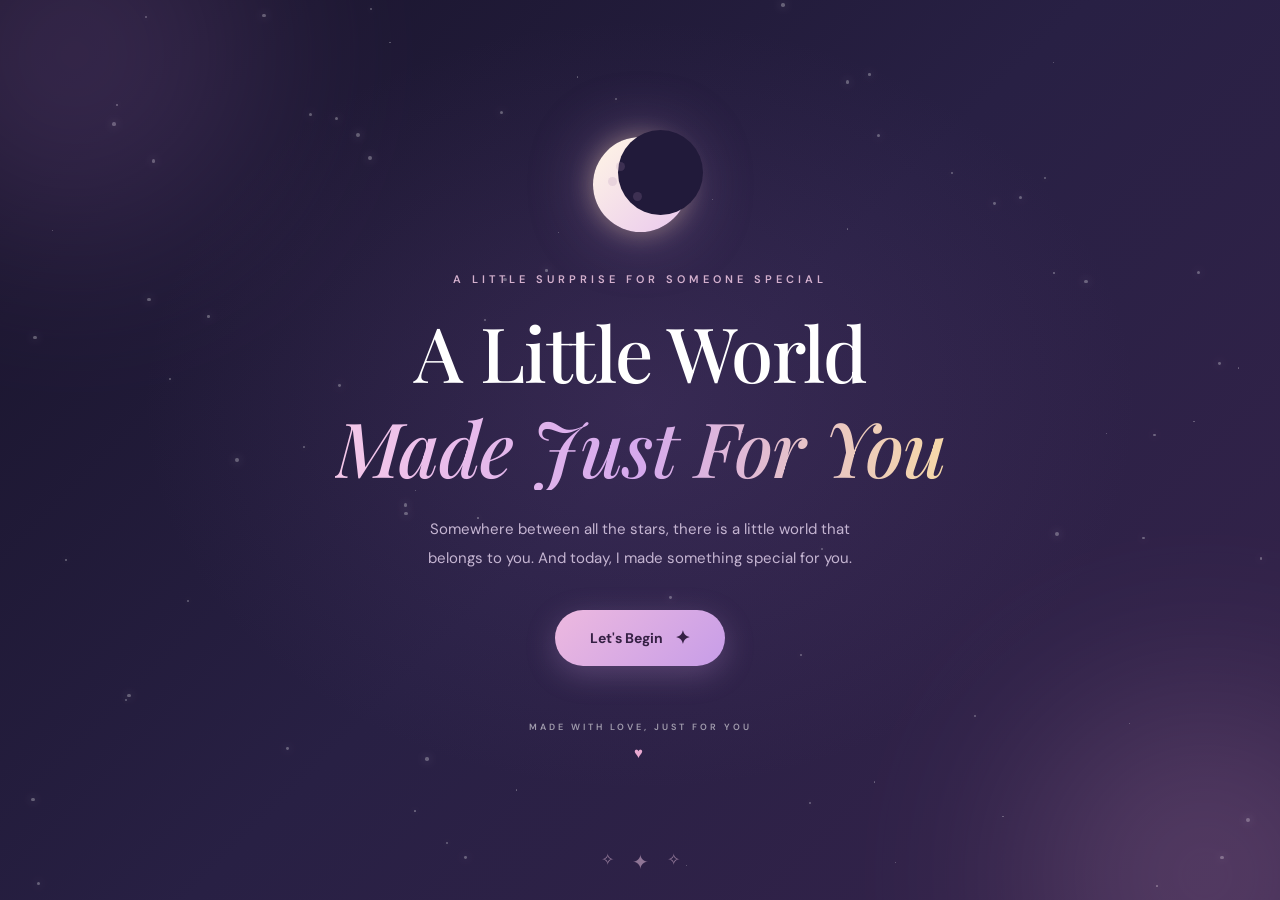
==== index.html @ 8eee3c57 "Loveeeee" ====
<!DOCTYPE html>
<html lang="en">

<head>
    <meta charset="UTF-8">
    <meta name="viewport" content="width=device-width, initial-scale=1.0">

    <meta name="theme-color" content="#171329">
    <meta name="description" content="A little birthday surprise made with love.">

    <title>A Little World For You ✨</title>

    <!-- Google Fonts -->
    <link rel="preconnect" href="https://fonts.googleapis.com">
    <link rel="preconnect" href="https://fonts.gstatic.com" crossorigin>

    <link
        href="https://fonts.googleapis.com/css2?family=DM+Sans:wght@400;500;600;700&family=Playfair+Display:ital,wght@0,500;0,600;0,700;1,500;1,600&display=swap"
        rel="stylesheet">

    <!-- Global Styles -->
    <link rel="stylesheet" href="./css/common.css">

    <!-- Welcome Page Styles -->
    <link rel="stylesheet" href="./css/welcome.css">

    <!-- Welcome Page Script -->
    <script src="js/welcome.js" defer></script>
</head>

<body>

    <main class="welcome-page">

        <!-- Animated Background -->
        <div class="stars-container" id="starsContainer"></div>

        <div class="ambient-glow ambient-glow-one"></div>
        <div class="ambient-glow ambient-glow-two"></div>

        <!-- Main Content -->
        <section class="welcome-content">

            <div class="moon-wrapper">
                <div class="moon">
                    <div class="moon-crater crater-one"></div>
                    <div class="moon-crater crater-two"></div>
                    <div class="moon-crater crater-three"></div>
                </div>
            </div>

            <p class="welcome-label">
                A LITTLE SURPRISE FOR SOMEONE SPECIAL
            </p>

            <h1 class="welcome-title">
                A Little World
                <span>Made Just For You</span>
            </h1>

            <p class="welcome-description">
                Somewhere between all the stars,
                there is a little world that belongs to you.
                And today, I made something special for you.
            </p>

            <a href="/surprise.html" class="start-button" id="startButton">
                <span>Let's Begin</span>
                <span class="button-icon">✦</span>
            </a>

            <p class="welcome-footer">
                MADE WITH LOVE, JUST FOR YOU
                <span>♥</span>
            </p>

        </section>

        <!-- Decorative Bottom -->
        <div class="bottom-decoration">
            <span>✧</span>
            <span>✦</span>
            <span>✧</span>
        </div>

    </main>

</body>

</html>
---- css/common.css ----
/* =================================
   1. CSS Variables
================================= */

:root {
    /* Main Colors */
    --color-background: #171329;
    --color-background-light: #211a3a;

    --color-primary: #d9a7e8;
    --color-secondary: #f1c9e5;
    --color-accent: #f6d8a8;

    --color-white: #ffffff;
    --color-text: #f8edf9;
    --color-text-muted: #c5b5d2;

    /* Gradients */
    --gradient-main: linear-gradient(135deg,
            #171329,
            #282044,
            #35234b);

    --gradient-button: linear-gradient(135deg,
            #edb9df,
            #c79de8);

    /* Fonts */
    --font-primary: "DM Sans", sans-serif;
    --font-heading: "Playfair Display", serif;

    /* Effects */
    --shadow-glow: 0 0 35px rgba(217, 167, 232, 0.25);

    /* Transitions */
    --transition-fast: 0.3s ease;
    --transition-normal: 0.5s ease;
}

/* =================================
   2. Reset
================================= */

* {
    margin: 0;
    padding: 0;
    box-sizing: border-box;
}

html {
    scroll-behavior: smooth;
}

body {
    min-height: 100vh;
    font-family: var(--font-primary);
    color: var(--color-text);
    background: var(--color-background);
}

button,
a {
    font: inherit;
}

a {
    text-decoration: none;
    color: inherit;
}

button {
    cursor: pointer;
}

img {
    display: block;
    max-width: 100%;
}

/* =================================
   3. Shared Utilities
================================= */

.container {
    width: min(90%, 1200px);
    margin-inline: auto;
}

.text-gradient {
    background: linear-gradient(90deg,
            #f5c8e9,
            #d5a9ed,
            #f6d8a8);

    -webkit-background-clip: text;
    background-clip: text;
    color: transparent;
}
---- css/welcome.css ----
/* =================================
   1. Welcome Page Layout
================================= */

.welcome-page {
    position: relative;
    min-height: 100svh;

    display: flex;
    align-items: center;
    justify-content: center;

    overflow: hidden;
    isolation: isolate;

    padding: 40px 20px;

    background:
        radial-gradient(ellipse at 50% 45%,
            rgba(111, 76, 139, 0.22),
            transparent 55%),
        var(--gradient-main);
}

/* =================================
   2. Background Glow
================================= */

.ambient-glow {
    position: absolute;
    width: 350px;
    height: 350px;

    border-radius: 50%;
    filter: blur(100px);

    opacity: 0.2;
    pointer-events: none;

    z-index: -1;
}

.ambient-glow-one {
    top: -120px;
    left: -100px;

    background: #b77bd4;
}

.ambient-glow-two {
    bottom: -150px;
    right: -100px;

    background: #e5a9d1;
}

/* =================================
   3. Stars
================================= */

.stars-container {
    position: absolute;
    inset: 0;

    overflow: hidden;
    pointer-events: none;

    z-index: -1;
}

.star {
    position: absolute;

    width: var(--star-size);
    height: var(--star-size);

    left: var(--star-left);
    top: var(--star-top);

    background: #ffffff;
    border-radius: 50%;

    opacity: 0.3;

    box-shadow:
        0 0 8px rgba(255, 255, 255, 0.8),
        0 0 15px rgba(217, 167, 232, 0.6);

    animation: twinkle var(--star-duration) ease-in-out infinite;
    animation-delay: var(--star-delay);
}

@keyframes twinkle {

    0%,
    100% {
        opacity: 0.2;
        transform: scale(0.7);
    }

    50% {
        opacity: 1;
        transform: scale(1.4);
    }
}

/* =================================
   4. Welcome Content
================================= */

.welcome-content {
    position: relative;
    z-index: 1;

    width: 100%;
    max-width: 700px;

    display: flex;
    flex-direction: column;
    align-items: center;

    text-align: center;
}

/* =================================
   5. Moon
================================= */

.moon-wrapper {
    margin-bottom: 40px;

    animation: moon-float 5s ease-in-out infinite;
}

.moon {
    position: relative;

    width: 95px;
    height: 95px;

    border-radius: 50%;

    background: linear-gradient(135deg,
            #fff6e5,
            #eac8ee);

    box-shadow:
        0 0 25px rgba(246, 216, 168, 0.4),
        0 0 65px rgba(217, 167, 232, 0.35);
}

.moon::after {
    content: "";

    position: absolute;

    width: 85px;
    height: 85px;

    top: -7px;
    right: -15px;

    border-radius: 50%;

    background: #211a3a;
}

.moon-crater {
    position: absolute;

    width: 9px;
    height: 9px;

    border-radius: 50%;

    background: rgba(173, 138, 180, 0.2);

    z-index: 1;
}

.crater-one {
    top: 25px;
    left: 23px;
}

.crater-two {
    top: 55px;
    left: 40px;
}

.crater-three {
    top: 40px;
    left: 15px;
}

@keyframes moon-float {

    0%,
    100% {
        transform: translateY(0);
    }

    50% {
        transform: translateY(-12px);
    }
}

/* =================================
   6. Typography
================================= */

.welcome-label {
    margin-bottom: 22px;

    font-size: 11px;
    font-weight: 600;

    letter-spacing: 4px;

    color: var(--color-secondary);

    opacity: 0.85;
}

.welcome-title {
    font-family: var(--font-heading);

    font-size: clamp(42px, 7vw, 76px);
    font-weight: 500;

    line-height: 1.15;
    letter-spacing: -1px;

    color: var(--color-white);
}

.welcome-title span {
    display: block;

    margin-top: 8px;

    font-style: italic;

    background: linear-gradient(90deg,
            #f5c8e9,
            #d5a9ed,
            #f6d8a8);

    -webkit-background-clip: text;
    background-clip: text;

    color: transparent;
}

.welcome-description {
    max-width: 470px;

    margin-top: 25px;

    font-size: 15px;
    line-height: 1.9;

    color: var(--color-text-muted);
}

/* =================================
   7. Start Button
================================= */

.start-button {
    position: relative;

    display: inline-flex;
    align-items: center;
    justify-content: center;
    gap: 12px;

    margin-top: 38px;
    padding: 16px 35px;

    border-radius: 50px;

    background: var(--gradient-button);

    color: #352044;

    font-size: 14px;
    font-weight: 700;

    box-shadow:
        0 8px 30px rgba(217, 167, 232, 0.25);

    transition:
        transform var(--transition-fast),
        box-shadow var(--transition-fast);
}

.start-button:hover {
    transform: translateY(-5px);

    box-shadow:
        0 12px 40px rgba(217, 167, 232, 0.4);
}

.start-button:active {
    transform: scale(0.96);
}

.button-icon {
    font-size: 18px;

    transition: transform var(--transition-fast);
}

.start-button:hover .button-icon {
    transform: rotate(45deg);
}

/* Keyboard Accessibility */

.start-button:focus-visible {
    outline: 2px solid #ffffff;
    outline-offset: 5px;
}

/* =================================
   8. Footer
================================= */

.welcome-footer {
    margin-top: 55px;

    font-size: 9px;
    font-weight: 600;

    letter-spacing: 3px;

    color: rgba(255, 255, 255, 0.55);
}

.welcome-footer span {
    display: block;

    margin-top: 10px;

    color: #e9a9d1;
    font-size: 15px;
}

/* =================================
   9. Bottom Decoration
================================= */

.bottom-decoration {
    position: absolute;

    bottom: 25px;
    left: 50%;

    display: flex;
    gap: 18px;

    transform: translateX(-50%);

    color: var(--color-secondary);
    opacity: 0.5;
}

.bottom-decoration span:nth-child(2) {
    font-size: 20px;
}

/* =================================
   10. Responsive Design
================================= */

@media (max-width: 600px) {

    .welcome-page {
        padding: 35px 20px;
    }

    .moon {
        width: 75px;
        height: 75px;
    }

    .moon::after {
        width: 68px;
        height: 68px;

        top: -6px;
        right: -12px;
    }

    .moon-wrapper {
        margin-bottom: 35px;
    }

    .welcome-label {
        font-size: 9px;
        letter-spacing: 2.5px;
    }

    .welcome-title {
        font-size: clamp(38px, 10vw, 52px);
    }

    .welcome-description {
        font-size: 13px;
        max-width: 330px;
    }

    .start-button {
        padding: 14px 30px;
    }

    .welcome-footer {
        margin-top: 45px;
    }

    .ambient-glow {
        width: 220px;
        height: 220px;
    }
}

/* =================================
   11. Reduced Motion
================================= */

@media (prefers-reduced-motion: reduce) {

    *,
    *::before,
    *::after {
        animation-duration: 0.01ms !important;
        animation-iteration-count: 1 !important;
        transition-duration: 0.01ms !important;
    }
}
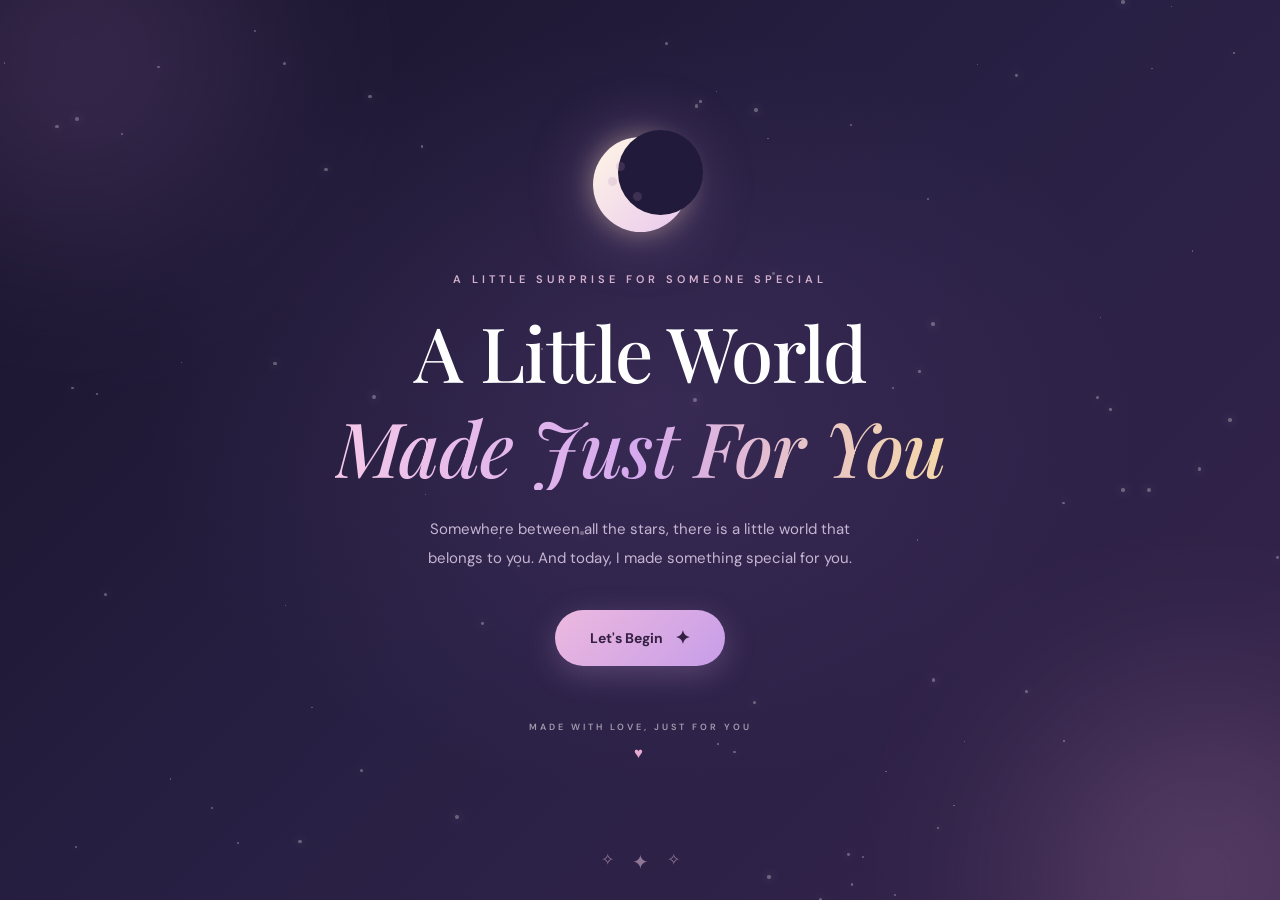
==== commit ed2c8d8d: "Update index.html" ====
--- a/index.html
+++ b/index.html
@@ -64,7 +64,7 @@
                 And today, I made something special for you.
             </p>
 
-            <a href="/surprise.html" class="start-button" id="startButton">
+            <a href="/habib-app/surprise.html" class="start-button" id="startButton">
                 <span>Let's Begin</span>
                 <span class="button-icon">✦</span>
             </a>
@@ -87,4 +87,4 @@
 
 </body>
 
-</html>+</html>
